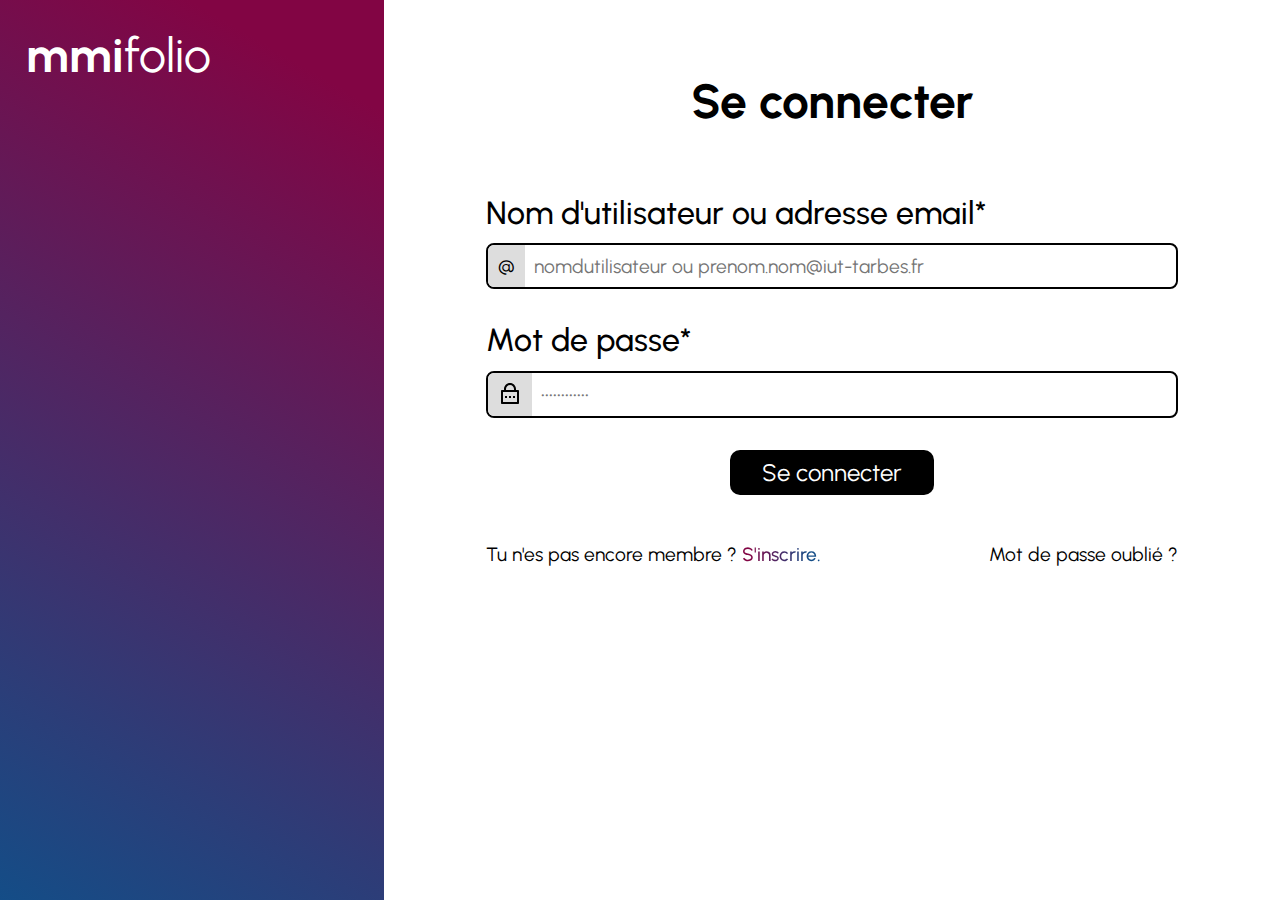
==== account/login.html @ a85078a2 "commit 1" ====
<!DOCTYPE html>
<html lang="fr">
  <head>
    <!-- META -->
    <meta charset="UTF-8" />
    <meta http-equiv="X-UA-Compatible" content="IE=edge" />
    <meta name="viewport" content="width=device-width, initial-scale=1.0" />
    <!-- LINK -->
    <link rel="stylesheet" href="/src/css/main.css">
    <link rel="stylesheet" href="/src/css/account.css">
    <!-- TITLE -->
    <title>mmifolio</title>
  </head>
  <body class="account">
    <header>
      <h1 class="logo">
        <a href="/"><span class="title-bold">mmi</span>folio</a>
      </h1>
    </header>
    <main>
      <h2>Se connecter</h2>
      <form action="" method="post">
        <div class="input-container">
          <label for="email">Nom d'utilisateur ou adresse email*</label>
          <div class="special-input">
            <span>@</span>
            <input type="text" placeholder="nomdutilisateur ou prenom.nom@iut-tarbes.fr" name="email" id="email">
          </div>
        </div>
        <div class="input-container">
          <label for="passwd">Mot de passe*</label>
          <div class="special-input">
            <span><svg xmlns="http://www.w3.org/2000/svg" viewBox="0 0 24 24" width="24" height="24"><path d="M18 8H20C20.5523 8 21 8.44772 21 9V21C21 21.5523 20.5523 22 20 22H4C3.44772 22 3 21.5523 3 21V9C3 8.44772 3.44772 8 4 8H6V7C6 3.68629 8.68629 1 12 1C15.3137 1 18 3.68629 18 7V8ZM5 10V20H19V10H5ZM11 14H13V16H11V14ZM7 14H9V16H7V14ZM15 14H17V16H15V14ZM16 8V7C16 4.79086 14.2091 3 12 3C9.79086 3 8 4.79086 8 7V8H16Z"></path></svg></span>
            <input type="password" name="passwd" id="passwd" placeholder="••••••••••••">
          </div>
        </div>
        <div class="cta cta-account">Se connecter</div>
      </form>
      <div class="link-line">
        <p>Tu n'es pas encore membre ? <a href="" class="link-gradient link-hover">S'inscrire.</a></p>
        <a href="" class="link-hover">Mot de passe oublié ?</a>
      </div>
    </main>
  </body>
</html>
---- src/css/main.css ----
/* RESET */
*, ::before, ::after{
  box-sizing: border-box;
  padding: 0;
  margin: 0;
}
@font-face {
  font-family: Urbanist;
  src: url(/assets/fonts/Urbanist-VariableFont_wght.ttf);
  font-weight: 100 900;
  font-style: normal;
}
:root{
  /* color */
  --white: #fff;
  --black: #000;
  --pink: #820544;
  --blue: #144D87;
  --ln-gradient: linear-gradient(90deg, var(--pink) 10%, var(--blue) 85%);
  --red: #b02424;
  --red-o: #b02424b8;
  --green: #24b030;
  --green-o: #24b030b8;
  /* font size */
  --fs-text: 1.2rem;
  /* padding */
  --p-x: 8vw;
  --p-main: 8vh var(--p-x);
  --p-cta: .5rem 2rem;
  --p-cta-small: .3rem 1.3rem;
  /* border radius */
  --br-card: 1rem;
}

body{
  font-family: Urbanist, sans-serif;
  font-size: var(--fs-text);
  font-weight: 400;
  color: var(--black);
  overflow-x: hidden;
}
a{
  text-decoration: none;
  color: var(--black);
}
header{
  width: 100%;
  display: flex;
  flex-direction: column;
}
header nav{
  display: flex;
  justify-content: space-between;
  align-items: center;
  height: 10vh;
  background-color: var(--white);
  padding: 0 var(--p-x);
}
header .logo{
  font-size: 2rem;
  z-index: 10;
}
.logo{
  font-weight: 400;
}
.title-bold{
  font-weight: 700;
}
.mobile-only{
  display: none;
}
header .menu{
  display: flex;
  align-items: center;
  gap: 2rem;
  position: relative;
}
.link-hover{
  position: relative;
  width: fit-content;
}
.link-hover::before{
  content: "";
  position: absolute;
  left: 0;
  bottom: -2px;
  width: 100%;
  height: 1.5px;
  background-color: var(--black);
  border-radius: 2px;
  scale: 0 1;
  transform-origin: right;
  transition: scale .3s ease-out;
}
.link-hover:is(:hover, :focus)::before, .link-hover.active::before{
  scale: 1;
  transform-origin: left;
}
.link-gradient{
  font-weight: 500;
  background: var(--ln-gradient);
  background-clip: text;
  -webkit-text-fill-color: transparent;
  -webkit-background-clip: text;
}
.link-gradient::before{
  background: var(--ln-gradient);
}
.cta{
  background: var(--black);
  width: fit-content;
  color: var(--white);
  display: flex;
  align-items: center;
  justify-content: center;
  padding: var(--p-cta);
  border-radius: 99px;
  transition: .2s;
}
.cta svg{
  fill: var(--white);
}
.cta:is(:hover, :focus){
  translate: 0 5%;
}
.cta-gradient{
  background: var(--ln-gradient);
}
.cta-small{
  font-size: 1rem;
  padding: var(--p-cta-small);
}
.cta-center{
  margin: 0 auto;
}
.profil-btn{
  display: flex;
  align-items: center;
  gap: 1rem;
}
.profil-btn-img{
  border-radius: 999px;
  height: 7vh;
  aspect-ratio: 1;
}
.profil-btn img{
  width: 100%;
}
.profil-btn p{
  font-weight: 500;
}
.profil-menu{
  position: absolute;
  top: 7vh;
  right: 0;
  background: var(--white);
  border-bottom-left-radius: 1rem;
  border-bottom-right-radius: 1rem;
  display: none;
  flex-direction: column;
  gap: 1rem;
  padding: 1.5rem 1rem .7rem;
}
.profil-btn:is(:hover, :focus) ~ .profil-menu, .profil-menu:is(:hover, :focus){
  display: flex;
}
.profil-menu a{
  display: flex;
  align-items: center;
  transition: .2s;
}
.profil-menu a:is(:hover, :focus){
  opacity: .8;
}
.profil-menu a svg{
  width: 1.5rem;
}
.profil-menu-unlog{
  color: var(--red);
  font-weight: 500;
}
.profil-menu-unlog svg{
  fill: var(--red);
}
.profil-menu .separator{
  width: 80%;
  height: 1px;
  background: var(--black);
  opacity: .7;
  align-self: center;
}
.hero{
  height: 70vh;
  background: center top / cover no-repeat url(/assets/img/hero.webp);
  color: var(--white);
  display: flex;
  flex-direction: column;
  align-items: center;
  justify-content: center;
  gap: 1.5rem;
}
.hero h2{
  font-size: 3rem;
  text-align: center;
}
.hero p{
  max-width: 50%;
  text-align: center;
}
.hero .cta{
  margin-top: 2rem;
}

main{
  padding: var(--p-main);
}
main h2{
  margin-bottom: 1rem;
}
.galery{
  display: grid;
  grid-template-columns: repeat(4, 1fr);
  gap: 1rem;
}
.galery:not(:last-child){
  margin-bottom: 5rem;
}
.galery-title{
  display: flex;
  flex-wrap: wrap;
  justify-content: space-between;
  align-items: center;
  margin-bottom: 1rem;
}
.filter-container.cta:is(:hover, :focus){
  translate: 0;
}
.filter-container{
  display: flex;
  align-items: center;
  gap: .3rem;
}
.filter-container select{
  background: none;
  border: none;
  color: var(--white);
  font-size: 1rem;
  font-family: Urbanist, sans-serif;
}
.galery-item{
  width: 100%;
  overflow: hidden;
  aspect-ratio: 1;
  border-radius: var(--br-card);
  position: relative;
}
.galery-item:is(:hover, :focus) .overlay-user{
  top: 0;
}
.galery-item:is(:hover, :focus) .overlay-line{
  bottom: 0;
}
.item-img{
  aspect-ratio: 1;
  object-fit: cover;
  object-position: center center;
  width: 100%;
}
.overlay{
  position: absolute;
  width: 100%;
  display: flex;
  align-items: center;
  color: var(--white);
  font-weight: 500;
  padding: .5rem;
  transition: .3s ease-out;
}
.overlay-user{
  top: -20%;
  left: 0;
  gap: .3rem;
  background: linear-gradient(180deg, #000000a6 5%, #00000000);
}
.overlay-user p{
  overflow: hidden;
  white-space: nowrap;
  text-overflow: ellipsis;
}
.overlay-user-avatar{
  width: 17%;
}
.overlay-line{
  bottom: -20%;
  left: 0;
  background: linear-gradient(0deg, #000000a6 5%, #00000000);
  justify-content: space-between;
  gap: 1rem;
}
.overlay-infos{
  overflow: hidden;
  white-space: nowrap;
  text-overflow: ellipsis;
  color: var(--white);
}
.like-container{
  display: flex;
  align-items: center;
  gap: .3rem;
}
.like-container .like{
  background: none;
  border: none;
  cursor: pointer;
}
.like-container .like svg{
  fill: var(--white);
}
.liked svg{
  fill: var(--red) !important;
}
footer{
  display: flex;
  flex-direction: column;
  background: var(--ln-gradient);
  color: var(--white);
}
.footer-line{
  display: flex;
  flex-wrap: wrap;
  justify-content: space-between;
  padding: var(--p-main);
}
.footer-line .logo{
  font-size: 4rem;
  color: var(--white);
}
.footer-nav{
  display: flex;
  flex-wrap: wrap;
  gap: 2rem;
  margin-top: 2rem;
}
.footer-nav nav{
  display: flex;
  flex-direction: column;
  gap: .4rem;
}
.footer-nav nav a{
  color: var(--white);
  margin-left: .5rem;
  font-weight: 300;
}
.footer-nav nav a::before{
  background-color: var(--white);
  height: 1px;
}
.footer-infos{
  width: 100%;
  background: var(--white);
  color: var(--black);
  font-weight: 500;
  text-align: center;
  padding: 1rem;
}
.footer-infos a{
  text-decoration: underline;
}
.footer-infos a:is(:hover, :focus){
  opacity: .8;
}
.title-light{
  font-weight: 300;
}
---- src/css/account.css ----
:root{
  --acc-gradient: linear-gradient(30deg, var(--blue), var(--pink) 90%);
}

.account{
  display: flex;
  justify-content: space-between;
  margin-left: 30vw;
}
.account header{
  background: var(--acc-gradient);
  height: 100vh;
  max-width: 30vw;
  padding: 2vw;
  position: fixed;
  top: 0;
  left: 0;
}
.account .logo a{
  color: var(--white);
  font-size: 3rem;
}
.account main{
  display: flex;
  flex-direction: column;
  align-items: center;
  width: 100%;
  gap: 3rem;
}
.account main h2{
  font-size: 3rem;
}
.account form{
  display: flex;
  flex-direction: column;
  align-items: center;
  width: 100%;
  gap: 2rem;
}
.form-line{
  display: flex;
  width: 100%;
  gap: 2rem;
}
.input-container{
  width: 100%;
  display: flex;
  flex-direction: column;
  gap: .7rem;
}
.input-container input{
  width: 100%;
  border: 2px solid var(--black);
  font-size: 1.2rem;
  padding: .6rem;
  border-radius: 8px;
  font-family: Urbanist, sans-serif;
  outline: none;
}
.input-container label{
  font-size: 2rem;
  font-weight: 500;
}
.avatar-preview{
  width: 50%;
  display: flex;
  align-items: center;
  justify-content: center;
  align-self: end;
}
.avatar-preview img{
  width: 30%;
  aspect-ratio: 1;
  object-fit: cover;
  object-position: center center;
  border-radius: 999px;
}
.special-input{
  display: flex;
  align-items: center;
  border: 2px solid var(--black);
  border-radius: 8px;
  overflow: hidden;
}
.special-input span{
  padding: .6rem;
  background: #ddd;
  display: flex;
  justify-content: center;
  align-items: center;
}
.special-input input{
  border: none;
}
.special-input input[type=file]{
  display: none;
}
.file-label{
  font-size: 1.2rem !important;
  padding: .6rem;
  cursor: pointer;
  width: 100%;
}
.input-container select{
  width: 100%;
  font-size: 1.2rem;
  padding: .6rem;
  border-radius: 8px;
  border: 2px solid var(--black);
  background: transparent;
  cursor: pointer;
}
.cta-account{
  border-radius: 10px;
  font-size: 1.5rem;
  cursor: pointer;
  border: none;
}
.link-line{
  display: flex;
  align-items: center;
  justify-content: space-between;
  width: 100%;
}
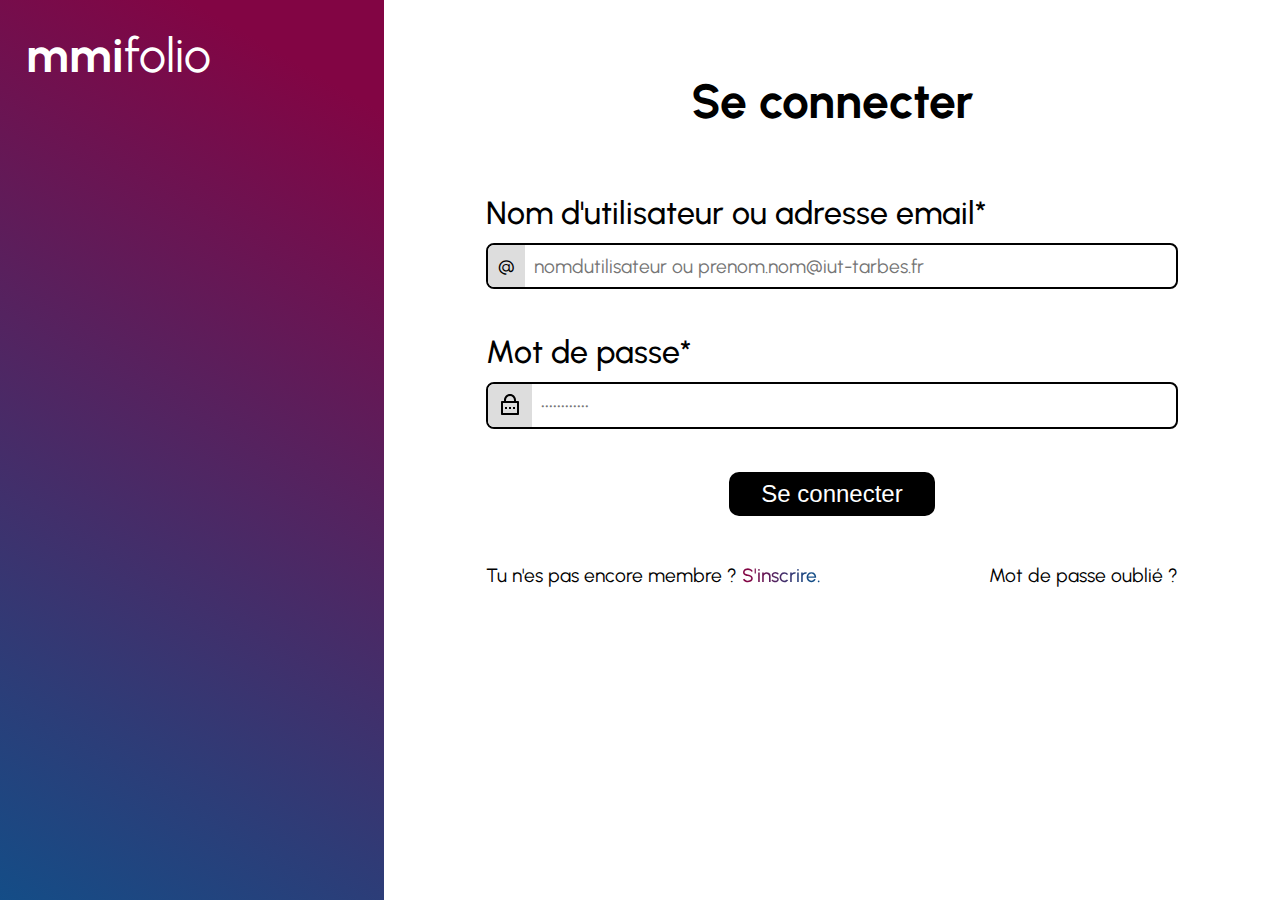
==== commit c6eddfe5: "commit" ====
--- a/account/login.html
+++ b/account/login.html
@@ -8,38 +8,42 @@
     <!-- LINK -->
     <link rel="stylesheet" href="/src/css/main.css">
     <link rel="stylesheet" href="/src/css/account.css">
+    <link rel="stylesheet" href="/src/css/account_responsive.css">
     <!-- TITLE -->
     <title>mmifolio</title>
   </head>
   <body class="account">
     <header>
       <h1 class="logo">
-        <a href="/"><span class="title-bold">mmi</span>folio</a>
+        <a href="/" tabindex="1"><span class="title-bold">mmi</span>folio</a>
       </h1>
     </header>
     <main>
       <h2>Se connecter</h2>
-      <form action="" method="post">
+      <form action="" method="post" name="loginForm">
         <div class="input-container">
-          <label for="email">Nom d'utilisateur ou adresse email*</label>
+          <label for="login">Nom d'utilisateur ou adresse email*</label>
           <div class="special-input">
             <span>@</span>
-            <input type="text" placeholder="nomdutilisateur ou prenom.nom@iut-tarbes.fr" name="email" id="email">
+            <input tabindex="2" type="text" placeholder="nomdutilisateur ou prenom.nom@iut-tarbes.fr" name="login" id="login">
           </div>
+          <small></small>
         </div>
         <div class="input-container">
           <label for="passwd">Mot de passe*</label>
           <div class="special-input">
             <span><svg xmlns="http://www.w3.org/2000/svg" viewBox="0 0 24 24" width="24" height="24"><path d="M18 8H20C20.5523 8 21 8.44772 21 9V21C21 21.5523 20.5523 22 20 22H4C3.44772 22 3 21.5523 3 21V9C3 8.44772 3.44772 8 4 8H6V7C6 3.68629 8.68629 1 12 1C15.3137 1 18 3.68629 18 7V8ZM5 10V20H19V10H5ZM11 14H13V16H11V14ZM7 14H9V16H7V14ZM15 14H17V16H15V14ZM16 8V7C16 4.79086 14.2091 3 12 3C9.79086 3 8 4.79086 8 7V8H16Z"></path></svg></span>
-            <input type="password" name="passwd" id="passwd" placeholder="••••••••••••">
+            <input tabindex="3" type="password" name="passwd" id="passwd" placeholder="••••••••••••">
           </div>
+          <small></small>
         </div>
-        <div class="cta cta-account">Se connecter</div>
+        <button tabindex="4" class="cta cta-account">Se connecter</button>
       </form>
       <div class="link-line">
-        <p>Tu n'es pas encore membre ? <a href="" class="link-gradient link-hover">S'inscrire.</a></p>
-        <a href="" class="link-hover">Mot de passe oublié ?</a>
+        <p>Tu n'es pas encore membre ? <a tabindex="5" href="/signup/" class="link-gradient link-hover">S'inscrire.</a></p>
+        <a tabindex="6" href="" class="link-hover">Mot de passe oublié ?</a>
       </div>
     </main>
+    <script src="/src/js/loginForm.js"></script>
   </body>
 </html>--- a/src/css/main.css
+++ b/src/css/main.css
@@ -160,9 +160,13 @@
   flex-direction: column;
   gap: 1rem;
   padding: 1.5rem 1rem .7rem;
+  box-shadow: 10px 15px 20px rgba(0, 0, 0, .5);
 }
 .profil-btn:is(:hover, :focus) ~ .profil-menu, .profil-menu:is(:hover, :focus){
   display: flex;
+}
+.profil-menu p {
+  font-weight: 500;
 }
 .profil-menu a{
   display: flex;
--- a/src/css/account.css
+++ b/src/css/account.css
@@ -7,7 +7,7 @@
   justify-content: space-between;
   margin-left: 30vw;
 }
-.account header{
+.account header:not(.not_account){
   background: var(--acc-gradient);
   height: 100vh;
   max-width: 30vw;
@@ -20,7 +20,7 @@
   color: var(--white);
   font-size: 3rem;
 }
-.account main{
+main{
   display: flex;
   flex-direction: column;
   align-items: center;
@@ -30,7 +30,7 @@
 .account main h2{
   font-size: 3rem;
 }
-.account form{
+form{
   display: flex;
   flex-direction: column;
   align-items: center;
@@ -48,7 +48,7 @@
   flex-direction: column;
   gap: .7rem;
 }
-.input-container input{
+.input-container input, .input-container textarea{
   width: 100%;
   border: 2px solid var(--black);
   font-size: 1.2rem;
@@ -56,6 +56,7 @@
   border-radius: 8px;
   font-family: Urbanist, sans-serif;
   outline: none;
+  resize: vertical;
 }
 .input-container label{
   font-size: 2rem;
@@ -93,7 +94,9 @@
   border: none;
 }
 .special-input input[type=file]{
-  display: none;
+  opacity: 0;
+  position: absolute;
+  z-index: -1;
 }
 .file-label{
   font-size: 1.2rem !important;
@@ -118,7 +121,44 @@
 }
 .link-line{
   display: flex;
+  flex-wrap: wrap;
   align-items: center;
   justify-content: space-between;
   width: 100%;
+}
+
+.add main h2{
+  text-align: center;
+  font-size: 4rem;
+  font-weight: 500;
+}
+.add .form-line .input-container:first-child{
+  width: 150%;
+}
+.input-file{
+  display: flex;
+  gap: 1rem;
+}
+.img-preview{
+  width: 30%;
+  overflow: hidden;
+}
+.img-preview img, .img-preview video{
+  width: 100%;
+  aspect-ratio: 4/3;
+  object-fit: cover;
+  object-position: center center;
+  overflow: hidden;
+}
+.miniature-preview{
+  width: 20%;
+}
+.miniature-preview img, .miniature-preview video{
+  aspect-ratio: 1;
+}
+.img-preview-grid{
+  width: 100%;
+  display: grid;
+  grid-template-columns: repeat(3, 1fr);
+  gap: 1rem;
 }--- a/src/css/account_responsive.css
+++ b/src/css/account_responsive.css
@@ -0,0 +1,59 @@
+@media screen and (max-width: 1000px) {
+  .account{
+    margin-left: 0;
+  }
+  .account header{
+    height: fit-content;
+    width: fit-content;
+    background: transparent;
+    position: absolute;
+  }
+  .account .logo a{
+    color: var(--black);
+  }
+  .add .form-line .input-container:first-child{
+    width: 100%;
+  }
+  .img-preview{
+    width: 70%;
+  }
+  .miniature-preview{
+    width: 50%;
+  }
+  .img-preview-grid{
+    width: 100%;
+    grid-template-columns: repeat(2, 1fr);
+  }
+}
+
+@media screen and (max-width: 769px) {
+  .form-line{
+    flex-direction: column;
+  }
+  .avatar-preview{
+    align-self: center;
+    width: 70%;
+  }
+  .link-line{
+    flex-direction: column;
+    text-align: center;
+    gap: 1rem;
+  }
+  .input-file{
+    flex-direction: column;
+  }
+}
+@media screen and (max-width: 450px) {
+  .avatar-preview{
+    width: 100%;
+  }
+  .img-preview{
+    width: 100%;
+  }
+  .miniature-preview{
+    width: 100%;
+  }
+  .img-preview-grid{
+    grid-template-columns: repeat(1, 1fr);
+  }
+}